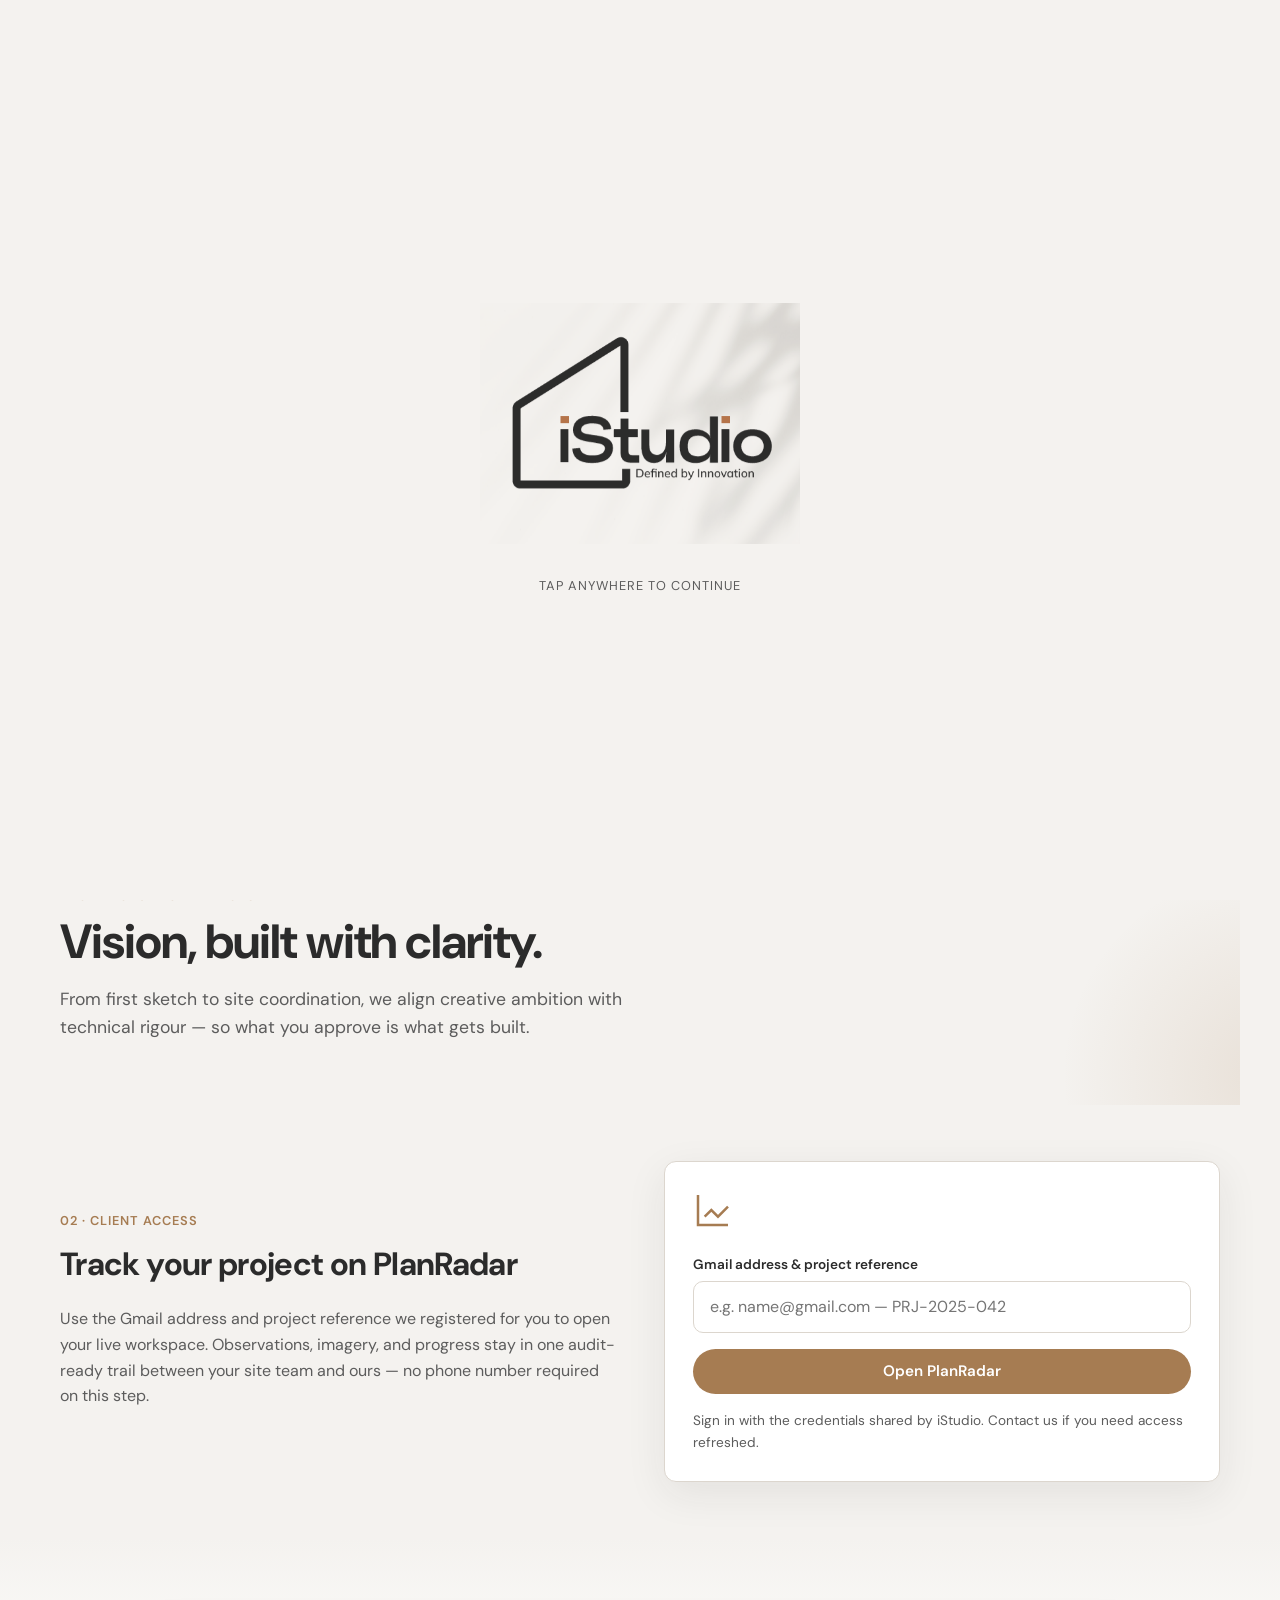
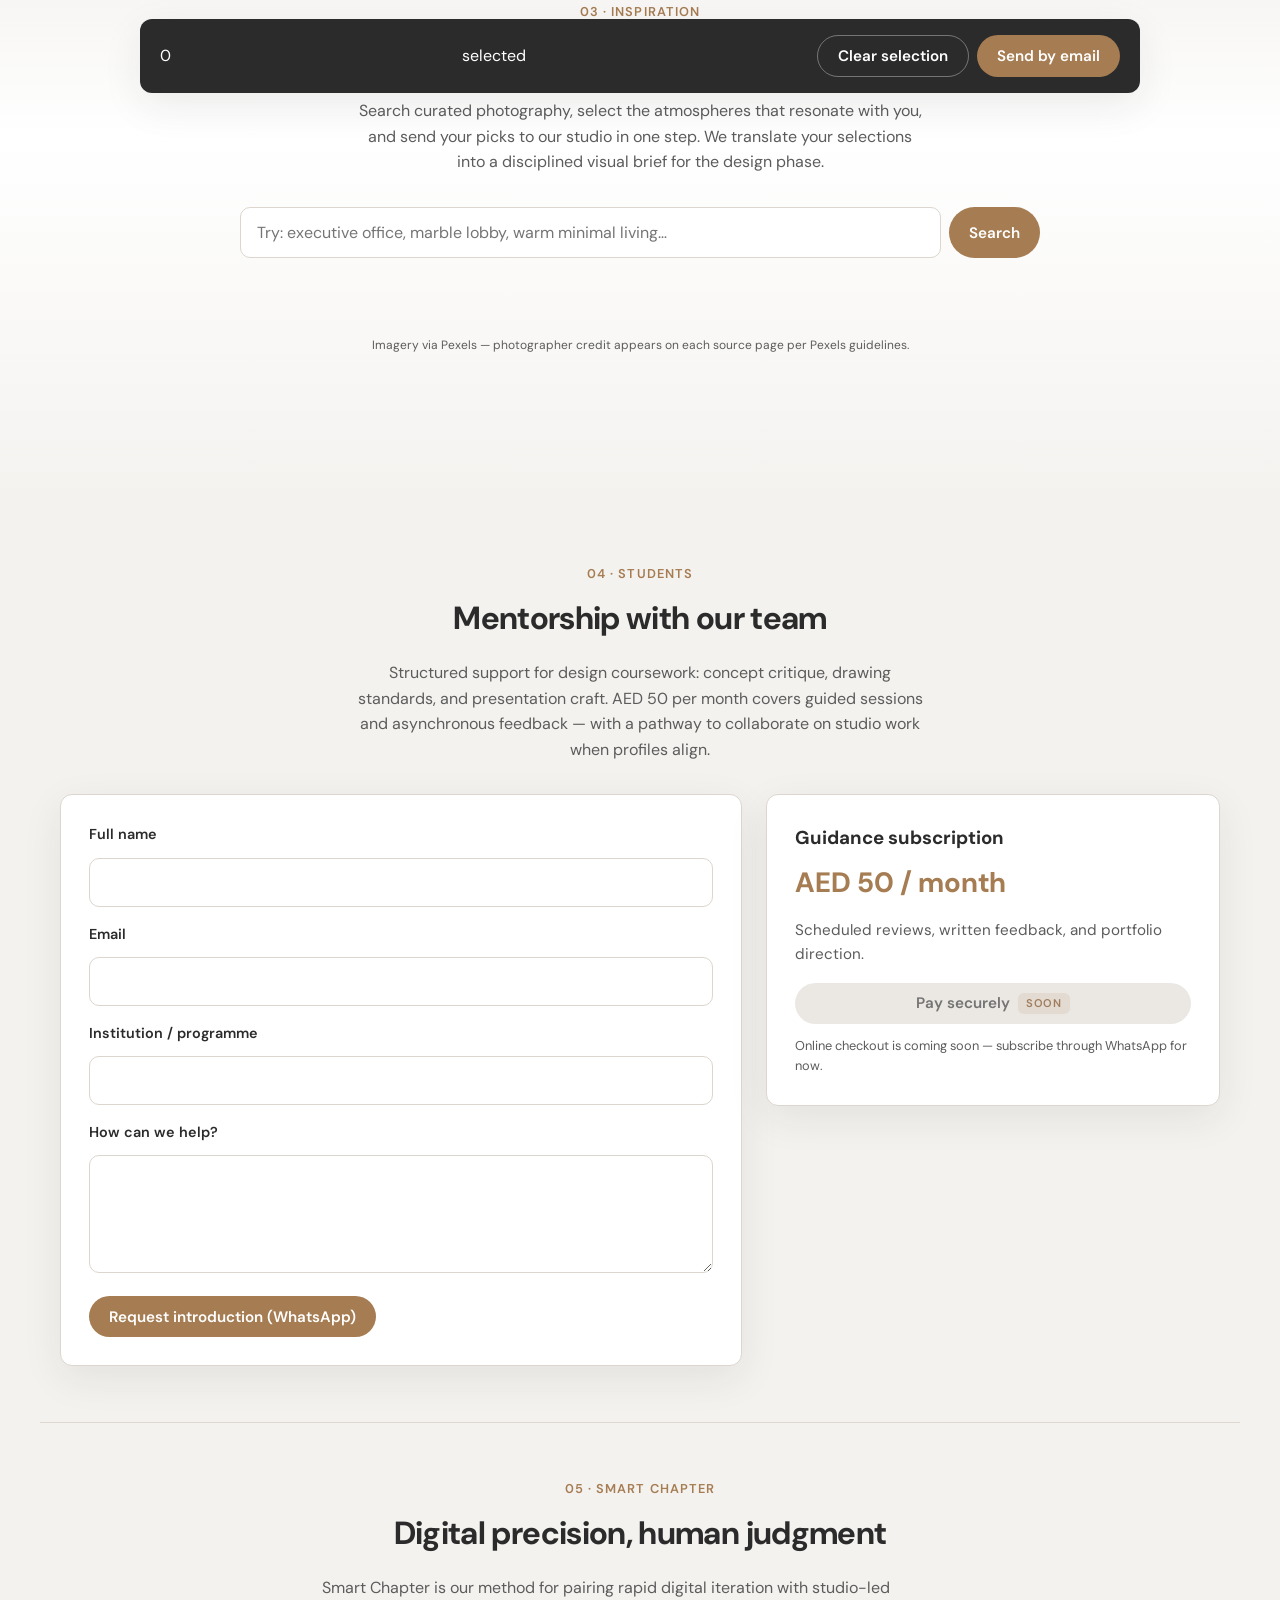
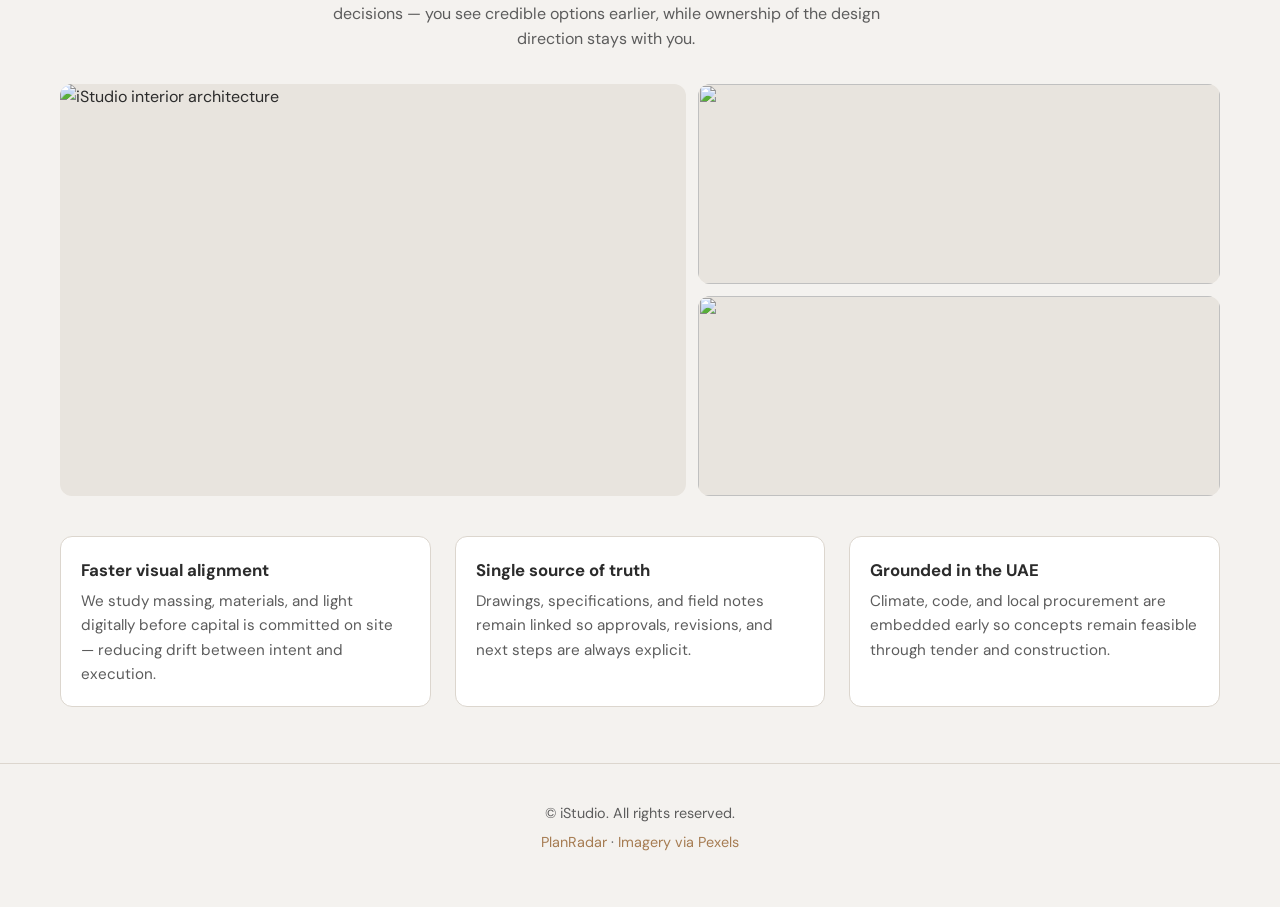
==== index.html @ 639cf196 "Initial commit: iStudio web app (PWA, bilingual, PlanRadar, Pexels, hub) Made-with: Cursor" ====
<!DOCTYPE html>
<html lang="en">
  <head>
    <meta charset="UTF-8" />
    <meta name="viewport" content="width=device-width, initial-scale=1, viewport-fit=cover" />
    <meta name="theme-color" content="#A67C52" />
    <meta name="apple-mobile-web-app-capable" content="yes" />
    <meta name="apple-mobile-web-app-status-bar-style" content="default" />
    <meta name="description" content="iStudio — architectural design: track projects on PlanRadar, send inspiration by email, student guidance." />
    <title>iStudio — Architectural Design</title>
    <link rel="manifest" href="manifest.json" />
    <link rel="apple-touch-icon" href="assets/logo.png" />
    <link rel="icon" type="image/png" href="assets/logo.png" />
    <link rel="preconnect" href="https://fonts.googleapis.com" />
    <link rel="preconnect" href="https://fonts.gstatic.com" crossorigin />
    <link
      href="https://fonts.googleapis.com/css2?family=DM+Sans:ital,opsz,wght@0,9..40,300..700;1,9..40,300..700&family=Noto+Sans+Arabic:wght@300..700&display=swap"
      rel="stylesheet"
    />
    <link rel="stylesheet" href="css/styles.css" />
  </head>
  <body>
    <div id="splash" class="splash" role="dialog" aria-modal="true" aria-label="iStudio — Defined by Innovation">
      <div class="splash-inner">
        <img
          src="assets/logo.png"
          alt="iStudio — Defined by Innovation"
          class="splash-logo"
          width="280"
          height="120"
        />
        <p class="splash-hint" data-i18n="splash.hint">Tap anywhere to continue</p>
      </div>
    </div>

    <a class="skip-link" href="#main">Skip to content</a>

    <header class="site-header">
      <div class="header-inner">
        <a class="brand" href="#top" id="top">
          <img src="assets/logo.png" alt="iStudio — Defined by Innovation" class="brand-logo" width="160" height="40" />
        </a>
        <nav class="nav" aria-label="Primary">
          <a href="#about" data-i18n="nav.about">About</a>
          <a href="#track" data-i18n="nav.track">Track project</a>
          <a href="#inspire" data-i18n="nav.inspire">Design picks</a>
          <a href="#students" data-i18n="nav.students">Student guidance</a>
          <a href="#smart" data-i18n="nav.smart">Smart Chapter</a>
        </nav>
        <div class="header-actions">
          <button type="button" class="btn btn-ghost" id="btn-install" hidden data-i18n="install.hint">Install app</button>
          <button type="button" class="btn btn-lang" id="btn-lang" aria-label="Switch language">العربية</button>
        </div>
        <button type="button" class="nav-toggle" id="nav-toggle" aria-expanded="false" aria-controls="nav-mobile">
          <span></span><span></span><span></span>
        </button>
      </div>
      <div class="nav-mobile" id="nav-mobile" hidden>
        <a href="#about" data-i18n="nav.about">About</a>
        <a href="#track" data-i18n="nav.track">Track project</a>
        <a href="#inspire" data-i18n="nav.inspire">Design picks</a>
        <a href="#students" data-i18n="nav.students">Student guidance</a>
        <a href="#smart" data-i18n="nav.smart">Smart Chapter</a>
      </div>
    </header>

    <main id="main">
      <!-- About iStudio — first -->
      <section class="section section-about" id="about">
        <div class="about-copy">
          <span class="section-label" data-i18n="about.label">01 · About iStudio</span>
          <h2 data-i18n="about.title">About iStudio</h2>
          <div class="title-line" aria-hidden="true"></div>
          <p class="about-body" data-i18n="about.body"></p>
        </div>
        <div id="our-projects" class="about-grid">
          <figure><img src="assets/about-1.jpg" alt="" data-i18n-alt="about.imgAlt" loading="lazy" /></figure>
          <figure><img src="assets/about-2.jpg" alt="" loading="lazy" /></figure>
          <figure><img src="assets/about-3.jpg" alt="" loading="lazy" /></figure>
          <figure><img src="assets/about-4.jpg" alt="" loading="lazy" /></figure>
          <figure><img src="assets/about-5.jpg" alt="" loading="lazy" /></figure>
          <figure><img src="assets/about-6.jpg" alt="" loading="lazy" /></figure>
        </div>
      </section>

      <section class="section section-hub" id="hub" aria-labelledby="hub-label">
        <p id="hub-label" class="section-label hub-section-label" data-i18n="hub.label">Navigate</p>
        <nav class="hub-grid" aria-describedby="hub-label">
          <a href="#track" class="hub-card hub-card--ink">
            <span class="hub-card-title" data-i18n="hub.track"></span>
            <span class="hub-card-desc" data-i18n="hub.trackSub"></span>
          </a>
          <a href="#inspire" class="hub-card hub-card--copper">
            <span class="hub-card-title" data-i18n="hub.future"></span>
            <span class="hub-card-desc" data-i18n="hub.futureSub"></span>
          </a>
          <a href="#our-projects" class="hub-card hub-card--sand">
            <span class="hub-card-title" data-i18n="hub.projects"></span>
            <span class="hub-card-desc" data-i18n="hub.projectsSub"></span>
          </a>
          <a href="#students" class="hub-card hub-card--slate">
            <span class="hub-card-title" data-i18n="hub.students"></span>
            <span class="hub-card-desc" data-i18n="hub.studentsSub"></span>
          </a>
          <a href="#experience" class="hub-card hub-card--light">
            <span class="hub-card-title" data-i18n="hub.experience"></span>
            <span class="hub-card-desc" data-i18n="hub.experienceSub"></span>
          </a>
          <a href="#smart" class="hub-card hub-card--terracotta">
            <span class="hub-card-title" data-i18n="hub.smart"></span>
            <span class="hub-card-desc" data-i18n="hub.smartSub"></span>
          </a>
        </nav>
      </section>

      <section class="hero" id="experience">
        <div class="hero-inner">
          <p class="eyebrow" data-i18n="hero.tag">Architectural design studio</p>
          <h1 data-i18n="hero.title">Vision, built with clarity.</h1>
          <p class="hero-sub" data-i18n="hero.sub">End-to-end design from concept to construction.</p>
        </div>
        <div class="hero-accent" aria-hidden="true"></div>
      </section>

      <section class="section section-split" id="track">
        <div class="section-intro">
          <span class="section-label" data-i18n="section1.label">01 · Client access</span>
          <h2 data-i18n="section1.title">Follow your build on PlanRadar</h2>
          <p class="section-lead" data-i18n="section1.body"></p>
        </div>
        <div class="panel panel-radar">
          <div class="panel-icon" aria-hidden="true">
            <svg width="40" height="40" viewBox="0 0 24 24" fill="none" stroke="currentColor" stroke-width="1.5">
              <path d="M3 3v18h18" />
              <path d="M7 16l4-4 4 4 6-6" />
            </svg>
          </div>
          <label class="field-label" for="ref-input" data-i18n="section1.field">Gmail and project reference</label>
          <input type="email" id="ref-input" class="input" data-i18n-placeholder="section1.placeholder" placeholder="you@gmail.com + reference" autocomplete="email" inputmode="email" />
          <a class="btn btn-primary btn-block" href="https://www.planradar.com/" target="_blank" rel="noopener noreferrer" data-i18n="section1.cta">Open PlanRadar</a>
          <p class="panel-note" data-i18n="section1.note"></p>
        </div>
      </section>

      <!-- Item 2: Pexels center column feel — full width search -->
      <section class="section section-inspire" id="inspire">
        <div class="section-head">
          <span class="section-label" data-i18n="section2.label">02 · Inspiration</span>
          <h2 data-i18n="section2.title">Search interiors, send us your mood board</h2>
          <p class="section-lead" data-i18n="section2.body"></p>
        </div>
        <div class="pexels-toolbar">
          <div class="search-row">
            <input type="search" id="pexels-query" class="input input-search" data-i18n-placeholder="section2.searchPlaceholder" placeholder="Search interiors…" />
            <button type="button" class="btn btn-primary" id="pexels-search" data-i18n="section2.search">Search</button>
          </div>
        </div>
        <p class="pexels-status" id="pexels-status" role="status"></p>
        <div class="pexels-grid" id="pexels-grid"></div>
        <p class="pexels-attrib" data-i18n="section2.attrib"></p>
        <div class="pexels-bar" id="pexels-bar" hidden>
          <span id="pexels-count">0</span> <span data-i18n="section2.selected">selected</span>
          <div class="pexels-bar-actions">
            <button type="button" class="btn btn-ghost" id="pexels-clear" data-i18n="section2.clear">Clear</button>
            <button type="button" class="btn btn-primary" id="pexels-mail" data-i18n="section2.sendEmail">Send by email</button>
          </div>
        </div>
      </section>

      <!-- Item 3: Students -->
      <section class="section section-students" id="students">
        <div class="section-head">
          <span class="section-label" data-i18n="section3.label">03 · Students</span>
          <h2 data-i18n="section3.title">Meet our expert</h2>
          <p class="section-lead" data-i18n="section3.body"></p>
        </div>
        <div class="student-grid">
          <form class="card form-card" id="student-form">
            <label><span data-i18n="section3.name">Full name</span><input type="text" name="name" class="input" required /></label>
            <label><span data-i18n="section3.email">Email</span><input type="email" name="email" class="input" required /></label>
            <label><span data-i18n="section3.school">School / program</span><input type="text" name="school" class="input" /></label>
            <label><span data-i18n="section3.topic">What do you need help with?</span><textarea name="topic" class="input textarea" rows="4"></textarea></label>
            <button type="submit" class="btn btn-primary" data-i18n="section3.submit">Request intro (WhatsApp)</button>
          </form>
          <aside class="card plan-card">
            <h3 data-i18n="section3.planTitle">Guidance subscription</h3>
            <p class="plan-price" data-i18n="section3.planPrice">AED 50 / month</p>
            <p class="plan-note" data-i18n="section3.planNote"></p>
            <button type="button" class="btn btn-pay" id="btn-pay" disabled title="Payment coming soon">
              <span data-i18n="section3.pay">Pay now</span>
              <span class="badge" data-i18n="section3.paySoon">Soon</span>
            </button>
            <p class="pay-hint" data-i18n="section3.payDisabled"></p>
          </aside>
        </div>
      </section>

      <!-- Smart Chapter -->
      <section class="section section-smart" id="smart">
        <div class="smart-header">
          <span class="section-label" data-i18n="smart.label">Smart Chapter</span>
          <h2 data-i18n="smart.title">Design intelligence, human craft</h2>
          <p class="section-lead smart-lead" data-i18n="smart.lead"></p>
        </div>
        <div class="smart-visuals">
          <figure class="smart-fig smart-fig--lg">
            <img src="assets/smart-1.jpg" alt="" data-i18n-alt="about.imgAlt" loading="lazy" />
          </figure>
          <figure class="smart-fig">
            <img src="assets/smart-2.jpg" alt="" loading="lazy" />
          </figure>
          <figure class="smart-fig">
            <img src="assets/smart-3.jpg" alt="" loading="lazy" />
          </figure>
        </div>
        <ul class="smart-points">
          <li>
            <strong data-i18n="smart.b1t"></strong>
            <p data-i18n="smart.b1d"></p>
          </li>
          <li>
            <strong data-i18n="smart.b2t"></strong>
            <p data-i18n="smart.b2d"></p>
          </li>
          <li>
            <strong data-i18n="smart.b3t"></strong>
            <p data-i18n="smart.b3d"></p>
          </li>
        </ul>
      </section>
    </main>

    <footer class="site-footer">
      <p data-i18n="footer.rights">© iStudio</p>
      <p>
        <a href="https://www.planradar.com/" target="_blank" rel="noopener" data-i18n="footer.planradar">PlanRadar</a>
        ·
        <a href="https://www.pexels.com/" target="_blank" rel="noopener" data-i18n="footer.pexels">Pexels</a>
      </p>
    </footer>

    <script src="js/config.js"></script>
    <script src="js/i18n.js"></script>
    <script src="js/app.js"></script>
  </body>
</html>
---- css/styles.css ----
/* Palette aligned with iStudio copper + neutrals — tune in :root to match color plate.png */
:root {
  --copper: #a67c52;
  --copper-hover: #8f6844;
  --copper-muted: rgba(166, 124, 82, 0.15);
  --charcoal: #2b2b2b;
  --slate: #5c5c5c;
  --mist: #e8e4de;
  --cream: #f4f2ef;
  --white: #ffffff;
  --line: #dcd6ce;
  --shadow: 0 12px 40px rgba(43, 43, 43, 0.08);
  --radius: 12px;
  --font: "DM Sans", system-ui, sans-serif;
  --font-ar: "Noto Sans Arabic", "DM Sans", system-ui, sans-serif;
  --header-h: 72px;
}

*,
*::before,
*::after {
  box-sizing: border-box;
}

html {
  scroll-behavior: smooth;
}

body {
  margin: 0;
  font-family: var(--font);
  font-size: 1rem;
  line-height: 1.6;
  color: var(--charcoal);
  background: var(--cream);
}

body.splash-open {
  overflow: hidden;
}

/* Intro splash — logo first (cream matches site so white PNG edges blend away) */
.splash {
  position: fixed;
  inset: 0;
  z-index: 9998;
  display: flex;
  align-items: center;
  justify-content: center;
  background: var(--cream);
  cursor: pointer;
  transition: opacity 0.65s ease, visibility 0.65s ease;
}

.splash.is-done {
  opacity: 0;
  visibility: hidden;
  pointer-events: none;
}

.splash-inner {
  text-align: center;
  padding: 1.5rem;
  max-width: min(90vw, 420px);
}

.splash-logo {
  width: min(72vw, 320px);
  height: auto;
  margin: 0 auto;
  object-fit: contain;
  /* Knocks out flat white logo backgrounds on cream; remove if you use a true transparent PNG/SVG */
  mix-blend-mode: multiply;
  opacity: 0;
  transform: scale(0.94);
  animation: splash-logo-in 1s ease 0.15s forwards;
}

.splash-hint {
  margin: 2rem 0 0;
  font-size: 0.8rem;
  letter-spacing: 0.08em;
  text-transform: uppercase;
  color: var(--slate);
  opacity: 0;
  animation: splash-hint-in 0.6s ease 0.9s forwards;
}

@keyframes splash-logo-in {
  to {
    opacity: 1;
    transform: scale(1);
  }
}

@keyframes splash-hint-in {
  to {
    opacity: 1;
  }
}

@media (prefers-reduced-motion: reduce) {
  .splash-logo {
    animation: none;
    opacity: 1;
    transform: none;
  }
  .splash-hint {
    animation: none;
    opacity: 1;
  }
  .splash {
    transition-duration: 0.2s;
  }
}

body.lang-ar {
  font-family: var(--font-ar);
}

img {
  max-width: 100%;
  height: auto;
  display: block;
}

a {
  color: var(--copper);
  text-decoration: none;
}
a:hover {
  text-decoration: underline;
}

.skip-link {
  position: absolute;
  left: -999px;
  top: 0;
  background: var(--copper);
  color: var(--white);
  padding: 0.5rem 1rem;
  z-index: 1000;
}
.skip-link:focus {
  left: 1rem;
  top: 1rem;
}

body.splash-open .skip-link:focus {
  z-index: 10000;
}

/* Header */
.site-header {
  position: sticky;
  top: 0;
  z-index: 100;
  background: rgba(244, 242, 239, 0.92);
  backdrop-filter: blur(10px);
  border-bottom: 1px solid var(--line);
}

.header-inner {
  max-width: 1200px;
  margin: 0 auto;
  padding: 0.75rem 1.25rem;
  display: flex;
  align-items: center;
  gap: 1rem;
  min-height: var(--header-h);
}

.brand {
  display: flex;
  align-items: center;
  gap: 0.65rem;
  color: var(--charcoal);
  font-weight: 700;
  font-size: 1.15rem;
  text-decoration: none;
}
.brand:hover {
  text-decoration: none;
  color: var(--copper);
}

.brand-logo {
  height: 40px;
  width: auto;
  max-width: min(42vw, 168px);
  object-fit: contain;
  display: block;
  mix-blend-mode: multiply;
}

.nav {
  display: none;
  flex: 1;
  justify-content: center;
  gap: 1.5rem;
  flex-wrap: wrap;
}

.nav a {
  color: var(--slate);
  font-weight: 500;
  font-size: 0.95rem;
  text-decoration: none;
}
.nav a:hover {
  color: var(--copper);
}

.header-actions {
  display: flex;
  align-items: center;
  gap: 0.5rem;
  margin-left: auto;
}

.nav-toggle {
  display: flex;
  flex-direction: column;
  justify-content: center;
  gap: 6px;
  width: 44px;
  height: 44px;
  border: none;
  background: transparent;
  cursor: pointer;
  padding: 0;
  margin-left: 0.5rem;
}
.nav-toggle span {
  display: block;
  height: 2px;
  width: 22px;
  background: var(--charcoal);
  margin: 0 auto;
}

.nav-mobile {
  display: flex;
  flex-direction: column;
  padding: 0 1.25rem 1rem;
  gap: 0.75rem;
  border-bottom: 1px solid var(--line);
}
.nav-mobile a {
  color: var(--charcoal);
  font-weight: 600;
  padding: 0.35rem 0;
}

@media (min-width: 900px) {
  .nav {
    display: flex;
  }
  .nav-toggle {
    display: none;
  }
  .nav-mobile {
    display: none !important;
  }
  .header-actions {
    margin-left: 0;
  }
}

/* Buttons */
.btn {
  display: inline-flex;
  align-items: center;
  justify-content: center;
  gap: 0.5rem;
  padding: 0.65rem 1.25rem;
  font-family: inherit;
  font-size: 0.95rem;
  font-weight: 600;
  border-radius: 999px;
  border: none;
  cursor: pointer;
  transition: background 0.2s, color 0.2s, box-shadow 0.2s;
}

.btn-primary {
  background: var(--copper);
  color: var(--white);
}
.btn-primary:hover {
  background: var(--copper-hover);
  text-decoration: none;
  color: var(--white);
}

.btn-secondary {
  background: var(--charcoal);
  color: var(--white);
}
.btn-secondary:hover {
  background: #1a1a1a;
  color: var(--white);
}

.btn-ghost {
  background: transparent;
  color: var(--charcoal);
  border: 1px solid var(--line);
}
.btn-ghost:hover {
  border-color: var(--copper);
  color: var(--copper);
}

.btn-lang {
  background: var(--white);
  color: var(--charcoal);
  border: 1px solid var(--line);
  padding: 0.5rem 1rem;
  font-size: 0.9rem;
}

.btn-block {
  width: 100%;
  text-align: center;
}

.btn-pay {
  width: 100%;
  margin-top: 1rem;
  background: var(--mist);
  color: var(--slate);
  cursor: not-allowed;
  opacity: 0.85;
}

.badge {
  font-size: 0.7rem;
  text-transform: uppercase;
  letter-spacing: 0.06em;
  background: var(--copper-muted);
  color: var(--copper-hover);
  padding: 0.2rem 0.5rem;
  border-radius: 6px;
}

/* Hero */
.hero {
  position: relative;
  max-width: 1200px;
  margin: 0 auto;
  padding: 3rem 1.25rem 4rem;
  overflow: hidden;
}

.hero-inner {
  position: relative;
  z-index: 1;
  max-width: 36rem;
}

.hero h1 {
  font-size: clamp(2rem, 5vw, 3rem);
  font-weight: 700;
  line-height: 1.15;
  margin: 0.5rem 0 1rem;
  letter-spacing: -0.02em;
}

.hero-sub {
  color: var(--slate);
  font-size: 1.1rem;
  margin: 0;
}

.eyebrow {
  text-transform: uppercase;
  letter-spacing: 0.12em;
  font-size: 0.75rem;
  font-weight: 600;
  color: var(--copper);
  margin: 0;
}

.hero-accent {
  position: absolute;
  right: -20%;
  top: 10%;
  width: 55%;
  max-width: 420px;
  aspect-ratio: 1;
  border-radius: 50%;
  background: radial-gradient(circle, var(--copper-muted) 0%, transparent 70%);
  pointer-events: none;
}

/* Sections */
main > section[id] {
  scroll-margin-top: calc(var(--header-h) + 12px);
}

.section {
  max-width: 1200px;
  margin: 0 auto;
  padding: 3.5rem 1.25rem;
}

.section-label {
  display: block;
  font-size: 0.8rem;
  font-weight: 600;
  letter-spacing: 0.08em;
  text-transform: uppercase;
  color: var(--copper);
  margin-bottom: 0.5rem;
}

.section h2 {
  font-size: clamp(1.5rem, 3vw, 2rem);
  margin: 0 0 1rem;
  letter-spacing: -0.02em;
}

.section-lead,
.section-intro .section-lead {
  color: var(--slate);
  margin: 0 0 1.5rem;
  max-width: 52ch;
}

.section-head {
  text-align: center;
  max-width: 640px;
  margin: 0 auto 2rem;
}
.section-head .section-lead {
  margin-left: auto;
  margin-right: auto;
}

/* Split: intro left, PlanRadar right */
.section-split {
  display: grid;
  gap: 2rem;
  align-items: start;
}

@media (min-width: 880px) {
  .section-split {
    grid-template-columns: 1fr 1fr;
    gap: 3rem;
    align-items: center;
  }
}

.panel {
  background: var(--white);
  border-radius: var(--radius);
  padding: 1.75rem;
  box-shadow: var(--shadow);
  border: 1px solid var(--line);
}

.panel-radar .panel-icon {
  color: var(--copper);
  margin-bottom: 1rem;
}

.field-label {
  display: block;
  font-size: 0.85rem;
  font-weight: 600;
  margin-bottom: 0.35rem;
}

.input {
  width: 100%;
  padding: 0.75rem 1rem;
  border: 1px solid var(--line);
  border-radius: 10px;
  font: inherit;
  background: var(--white);
  margin-bottom: 1rem;
}
.input:focus {
  outline: 2px solid var(--copper);
  outline-offset: 2px;
}

.textarea {
  resize: vertical;
  min-height: 100px;
}

.panel-note {
  font-size: 0.85rem;
  color: var(--slate);
  margin: 1rem 0 0;
}

/* Pexels */
.section-inspire {
  background: linear-gradient(180deg, var(--cream) 0%, var(--white) 35%, var(--cream) 100%);
  max-width: none;
  padding-left: 1.25rem;
  padding-right: 1.25rem;
}

.section-inspire .section-head {
  padding-top: 0.5rem;
}

.pexels-toolbar {
  max-width: 800px;
  margin: 0 auto 1.5rem;
  display: flex;
  flex-direction: column;
  gap: 1rem;
}

.search-row {
  display: flex;
  flex-wrap: wrap;
  gap: 0.5rem;
}
.search-row .input-search {
  flex: 1 1 220px;
  margin-bottom: 0;
}

.pexels-status {
  text-align: center;
  min-height: 1.5rem;
  color: var(--slate);
  font-size: 0.9rem;
}

.pexels-attrib {
  max-width: 1000px;
  margin: 1rem auto 0;
  font-size: 0.75rem;
  color: var(--slate);
  text-align: center;
  line-height: 1.4;
}

.pexels-grid {
  display: grid;
  grid-template-columns: repeat(auto-fill, minmax(140px, 1fr));
  gap: 0.65rem;
  max-width: 1000px;
  margin: 0 auto;
}

@media (min-width: 600px) {
  .pexels-grid {
    grid-template-columns: repeat(auto-fill, minmax(180px, 1fr));
    gap: 0.85rem;
  }
}

.pexels-card {
  position: relative;
  border-radius: 10px;
  overflow: hidden;
  cursor: pointer;
  aspect-ratio: 3/4;
  border: 3px solid transparent;
  transition: border-color 0.2s, transform 0.2s;
}
.pexels-card:hover {
  transform: translateY(-2px);
}
.pexels-card.selected {
  border-color: var(--copper);
}
.pexels-card img {
  width: 100%;
  height: 100%;
  object-fit: cover;
}

.pexels-card-check {
  position: absolute;
  top: 8px;
  right: 8px;
  width: 26px;
  height: 26px;
  border-radius: 50%;
  background: var(--white);
  border: 2px solid var(--line);
  display: flex;
  align-items: center;
  justify-content: center;
  font-size: 0.75rem;
  font-weight: 700;
  color: transparent;
}
.pexels-card.selected .pexels-card-check {
  background: var(--copper);
  border-color: var(--copper);
  color: var(--white);
}

.pexels-bar {
  position: sticky;
  bottom: 0;
  max-width: 1000px;
  margin: 1.5rem auto 0;
  padding: 1rem 1.25rem;
  background: var(--charcoal);
  color: var(--white);
  border-radius: var(--radius);
  display: flex;
  flex-wrap: wrap;
  align-items: center;
  justify-content: space-between;
  gap: 0.75rem;
  box-shadow: var(--shadow);
}

.pexels-bar-actions {
  display: flex;
  gap: 0.5rem;
  flex-wrap: wrap;
}
.pexels-bar .btn-primary {
  background: var(--copper);
}
.pexels-bar .btn-primary:hover {
  background: var(--copper-hover);
}
.pexels-bar .btn-ghost {
  border-color: rgba(255, 255, 255, 0.35);
  color: var(--white);
}

/* Students */
.section-students .student-grid {
  display: grid;
  gap: 1.5rem;
}

@media (min-width: 800px) {
  .section-students .student-grid {
    grid-template-columns: 1.2fr 0.8fr;
    align-items: start;
  }
}

.card {
  background: var(--white);
  border-radius: var(--radius);
  padding: 1.75rem;
  border: 1px solid var(--line);
  box-shadow: var(--shadow);
}

.form-card label {
  display: block;
  font-weight: 600;
  font-size: 0.9rem;
  margin-bottom: 1rem;
}
.form-card label > span {
  display: block;
  margin-bottom: 0.35rem;
}
.form-card .input {
  margin-top: 0.35rem;
  margin-bottom: 0;
}

.plan-card h3 {
  margin: 0 0 0.5rem;
}
.plan-price {
  font-size: 1.75rem;
  font-weight: 700;
  color: var(--copper);
  margin: 0 0 0.75rem;
}
.plan-note {
  color: var(--slate);
  margin: 0;
  font-size: 0.95rem;
}
.pay-hint {
  font-size: 0.8rem;
  color: var(--slate);
  margin: 0.75rem 0 0;
}

/* Smart Chapter */
.section-smart {
  border-top: 1px solid var(--line);
}

.smart-header {
  text-align: center;
  max-width: 640px;
  margin: 0 auto 2rem;
}

.smart-visuals {
  display: grid;
  gap: 0.75rem;
  margin-bottom: 2.5rem;
}

@media (min-width: 700px) {
  .smart-visuals {
    grid-template-columns: 1.2fr 1fr;
    grid-template-rows: 1fr 1fr;
  }
  .smart-fig--lg {
    grid-row: span 2;
  }
  .smart-fig--lg img {
    min-height: 100%;
    height: 100%;
    object-fit: cover;
  }
}

.smart-fig {
  margin: 0;
  border-radius: var(--radius);
  overflow: hidden;
  background: var(--mist);
  min-height: 200px;
}
.smart-fig img {
  width: 100%;
  height: 100%;
  object-fit: cover;
}

.smart-points {
  list-style: none;
  padding: 0;
  margin: 0;
  display: grid;
  gap: 1.25rem;
}

@media (min-width: 768px) {
  .smart-points {
    grid-template-columns: repeat(3, 1fr);
    gap: 1.5rem;
  }
}

.smart-points li {
  padding: 1.25rem;
  background: var(--white);
  border-radius: var(--radius);
  border: 1px solid var(--line);
}
.smart-points strong {
  display: block;
  font-size: 1.05rem;
  margin-bottom: 0.35rem;
}
.smart-points p {
  margin: 0;
  color: var(--slate);
  font-size: 0.95rem;
}

/* About */
.section-about {
  display: grid;
  gap: 2.5rem;
  align-items: start;
  padding-bottom: 4rem;
}

@media (min-width: 900px) {
  .section-about {
    grid-template-columns: 1fr 1.1fr;
    gap: 3rem;
  }
}

.about-copy h2 {
  margin-top: 0;
}

.title-line {
  width: min(200px, 50%);
  height: 3px;
  background: var(--copper);
  margin: 0 0 1.25rem;
}

.about-body {
  color: var(--slate);
  font-size: 1.05rem;
  line-height: 1.75;
  margin: 0;
}

.about-grid {
  display: grid;
  grid-template-columns: repeat(2, 1fr);
  gap: 0.65rem;
}

@media (min-width: 600px) {
  .about-grid {
    grid-template-columns: repeat(3, 1fr);
  }
}

.about-grid figure {
  margin: 0;
  border-radius: 10px;
  overflow: hidden;
  aspect-ratio: 4/3;
  background: var(--mist);
}
.about-grid img {
  width: 100%;
  height: 100%;
  object-fit: cover;
}

#our-projects,
#experience {
  scroll-margin-top: calc(var(--header-h) + 12px);
}

#hub {
  scroll-margin-top: calc(var(--header-h) + 12px);
}

/* Hub — one colour per destination, mobile-first grid */
.section-hub {
  padding-top: 0;
  padding-bottom: clamp(2.5rem, 6vw, 3.75rem);
}

.hub-section-label {
  text-align: center;
  margin: 0 auto 1.25rem;
  max-width: 36rem;
}

.hub-grid {
  display: grid;
  grid-template-columns: 1fr;
  gap: 0.75rem;
  max-width: 960px;
  margin: 0 auto;
}

@media (min-width: 480px) {
  .hub-grid {
    grid-template-columns: repeat(2, 1fr);
    gap: 0.85rem;
  }
}

@media (min-width: 900px) {
  .hub-grid {
    grid-template-columns: repeat(3, 1fr);
    gap: 1rem;
  }
}

.hub-card {
  min-width: 0;
  display: flex;
  flex-direction: column;
  justify-content: center;
  align-items: stretch;
  text-align: center;
  min-height: 5.5rem;
  padding: 1.1rem 1rem;
  border-radius: 14px;
  text-decoration: none;
  transition: transform 0.2s ease, box-shadow 0.2s ease;
  box-shadow: 0 4px 20px rgba(43, 43, 43, 0.08);
  -webkit-tap-highlight-color: transparent;
}

@media (min-width: 480px) {
  .hub-card {
    min-height: 6.25rem;
    padding: 1.2rem 1.1rem;
  }
}

.hub-card:hover {
  transform: translateY(-2px);
  box-shadow: 0 10px 28px rgba(43, 43, 43, 0.12);
  text-decoration: none;
}

.hub-card:focus-visible {
  outline: 3px solid var(--copper);
  outline-offset: 3px;
}

.hub-card:active {
  transform: translateY(0);
}

.hub-card-title {
  display: block;
  font-weight: 700;
  font-size: clamp(0.92rem, 3.2vw, 1.06rem);
  line-height: 1.25;
  letter-spacing: -0.01em;
}

.hub-card-desc {
  display: block;
  margin-top: 0.4rem;
  font-size: clamp(0.72rem, 2.4vw, 0.82rem);
  font-weight: 500;
  line-height: 1.4;
  opacity: 0.92;
}

/* One solid colour per card */
.hub-card--ink {
  background: #1f1f1f;
  color: #fafafa;
}
.hub-card--ink .hub-card-desc {
  color: rgba(250, 250, 250, 0.82);
}

.hub-card--copper {
  background: var(--copper);
  color: #fff;
}
.hub-card--copper .hub-card-desc {
  color: rgba(255, 255, 255, 0.88);
}

.hub-card--sand {
  background: #d8cfc3;
  color: #2a241c;
}
.hub-card--sand .hub-card-desc {
  color: rgba(42, 36, 28, 0.78);
}

.hub-card--slate {
  background: #4f5561;
  color: #f4f5f7;
}
.hub-card--slate .hub-card-desc {
  color: rgba(244, 245, 247, 0.85);
}

.hub-card--light {
  background: #fff;
  color: var(--charcoal);
  border: 1px solid var(--line);
  box-shadow: 0 4px 18px rgba(43, 43, 43, 0.06);
}
.hub-card--light .hub-card-desc {
  color: var(--slate);
  opacity: 1;
}

.hub-card--terracotta {
  background: #8b5e45;
  color: #fff;
}
.hub-card--terracotta .hub-card-desc {
  color: rgba(255, 255, 255, 0.88);
}

@media (prefers-reduced-motion: reduce) {
  .hub-card:hover,
  .hub-card:active {
    transform: none;
  }
}

/* Footer */
.site-footer {
  text-align: center;
  padding: 2rem 1.25rem 3rem;
  border-top: 1px solid var(--line);
  color: var(--slate);
  font-size: 0.9rem;
}
.site-footer p {
  margin: 0.35rem 0;
}

/* RTL */
body.lang-ar {
  direction: rtl;
}
body.lang-ar .pexels-card-check {
  right: auto;
  left: 8px;
}
body.lang-ar .header-actions {
  margin-left: 0;
  margin-right: auto;
}
@media (min-width: 900px) {
  body.lang-ar .header-actions {
    margin-right: 0;
  }
}
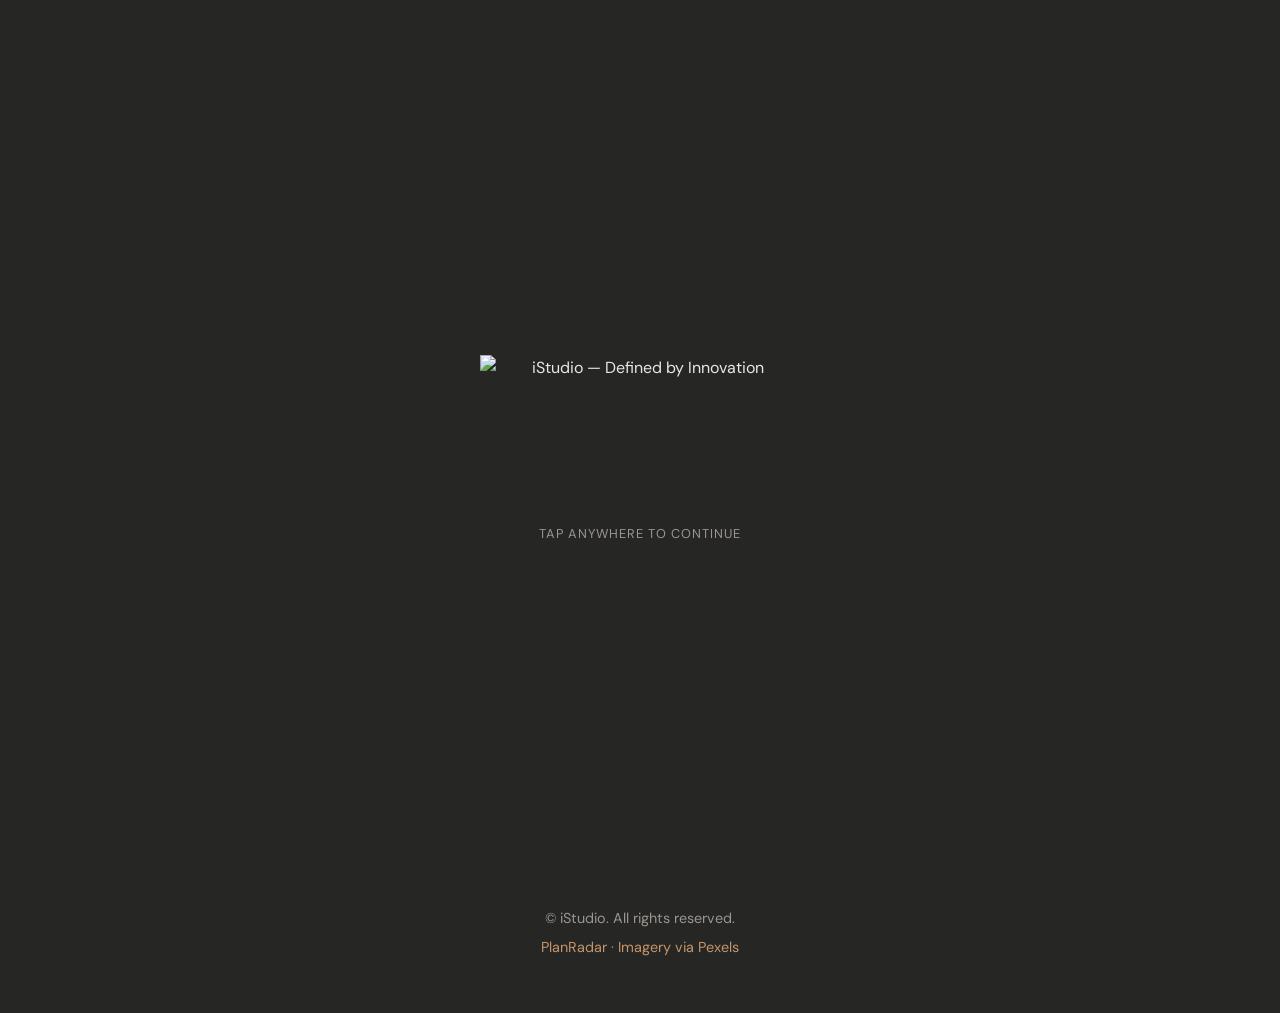
==== commit 52d13903: "Smart Chapter layouts, logodone branding, background #262624, Arabic copy Made-with: Cursor" ====
--- a/index.html
+++ b/index.html
@@ -3,14 +3,14 @@
   <head>
     <meta charset="UTF-8" />
     <meta name="viewport" content="width=device-width, initial-scale=1, viewport-fit=cover" />
-    <meta name="theme-color" content="#A67C52" />
+    <meta name="theme-color" content="#262624" />
     <meta name="apple-mobile-web-app-capable" content="yes" />
-    <meta name="apple-mobile-web-app-status-bar-style" content="default" />
-    <meta name="description" content="iStudio — architectural design: track projects on PlanRadar, send inspiration by email, student guidance." />
-    <title>iStudio — Architectural Design</title>
+    <meta name="apple-mobile-web-app-status-bar-style" content="black-translucent" />
+    <meta name="description" content="iStudio — architectural design: PlanRadar, design discovery, student guidance." />
+    <title>iStudio — Home</title>
     <link rel="manifest" href="manifest.json" />
-    <link rel="apple-touch-icon" href="assets/logo.png" />
-    <link rel="icon" type="image/png" href="assets/logo.png" />
+    <link rel="apple-touch-icon" href="assets/logodone.png" />
+    <link rel="icon" type="image/png" href="assets/logodone.png" />
     <link rel="preconnect" href="https://fonts.googleapis.com" />
     <link rel="preconnect" href="https://fonts.gstatic.com" crossorigin />
     <link
@@ -22,13 +22,7 @@
   <body>
     <div id="splash" class="splash" role="dialog" aria-modal="true" aria-label="iStudio — Defined by Innovation">
       <div class="splash-inner">
-        <img
-          src="assets/logo.png"
-          alt="iStudio — Defined by Innovation"
-          class="splash-logo"
-          width="280"
-          height="120"
-        />
+        <img src="assets/logodone.png" alt="iStudio — Defined by Innovation" class="splash-logo" width="280" height="120" />
         <p class="splash-hint" data-i18n="splash.hint">Tap anywhere to continue</p>
       </div>
     </div>
@@ -37,35 +31,35 @@
 
     <header class="site-header">
       <div class="header-inner">
-        <a class="brand" href="#top" id="top">
-          <img src="assets/logo.png" alt="iStudio — Defined by Innovation" class="brand-logo" width="160" height="40" />
+        <a class="brand" href="index.html" id="top">
+          <img src="assets/logodone.png" alt="iStudio — Defined by Innovation" class="brand-logo" width="160" height="40" />
         </a>
         <nav class="nav" aria-label="Primary">
-          <a href="#about" data-i18n="nav.about">About</a>
-          <a href="#track" data-i18n="nav.track">Track project</a>
-          <a href="#inspire" data-i18n="nav.inspire">Design picks</a>
-          <a href="#students" data-i18n="nav.students">Student guidance</a>
-          <a href="#smart" data-i18n="nav.smart">Smart Chapter</a>
+          <a href="index.html" data-i18n="nav.home">Home</a>
+          <a href="about.html" data-i18n="nav.about">About</a>
+          <a href="track.html" data-i18n="nav.track">Track</a>
+          <a href="inspire.html" data-i18n="nav.inspire">Design discovery</a>
+          <a href="students.html" data-i18n="nav.students">Students</a>
+          <a href="experience.html" data-i18n="nav.experience">Experience</a>
+          <a href="smart.html" data-i18n="nav.smart">Smart Chapter</a>
         </nav>
         <div class="header-actions">
           <button type="button" class="btn btn-ghost" id="btn-install" hidden data-i18n="install.hint">Install app</button>
           <button type="button" class="btn btn-lang" id="btn-lang" aria-label="Switch language">العربية</button>
         </div>
-        <button type="button" class="nav-toggle" id="nav-toggle" aria-expanded="false" aria-controls="nav-mobile">
-          <span></span><span></span><span></span>
-        </button>
       </div>
-      <div class="nav-mobile" id="nav-mobile" hidden>
-        <a href="#about" data-i18n="nav.about">About</a>
-        <a href="#track" data-i18n="nav.track">Track project</a>
-        <a href="#inspire" data-i18n="nav.inspire">Design picks</a>
-        <a href="#students" data-i18n="nav.students">Student guidance</a>
-        <a href="#smart" data-i18n="nav.smart">Smart Chapter</a>
-      </div>
+      <nav class="nav-strip" aria-label="Primary mobile">
+        <a href="index.html" data-i18n="nav.home">Home</a>
+        <a href="about.html" data-i18n="nav.about">About</a>
+        <a href="track.html" data-i18n="nav.track">Track</a>
+        <a href="inspire.html" data-i18n="nav.inspire">Design</a>
+        <a href="students.html" data-i18n="nav.students">Students</a>
+        <a href="experience.html" data-i18n="nav.experience">Experience</a>
+        <a href="smart.html" data-i18n="nav.smart">Smart</a>
+      </nav>
     </header>
 
     <main id="main">
-      <!-- About iStudio — first -->
       <section class="section section-about" id="about">
         <div class="about-copy">
           <span class="section-label" data-i18n="about.label">01 · About iStudio</span>
@@ -86,147 +80,31 @@
       <section class="section section-hub" id="hub" aria-labelledby="hub-label">
         <p id="hub-label" class="section-label hub-section-label" data-i18n="hub.label">Navigate</p>
         <nav class="hub-grid" aria-describedby="hub-label">
-          <a href="#track" class="hub-card hub-card--ink">
+          <a href="track.html" class="hub-card hub-card--ink">
             <span class="hub-card-title" data-i18n="hub.track"></span>
             <span class="hub-card-desc" data-i18n="hub.trackSub"></span>
           </a>
-          <a href="#inspire" class="hub-card hub-card--copper">
+          <a href="inspire.html" class="hub-card hub-card--copper">
             <span class="hub-card-title" data-i18n="hub.future"></span>
             <span class="hub-card-desc" data-i18n="hub.futureSub"></span>
           </a>
-          <a href="#our-projects" class="hub-card hub-card--sand">
+          <a href="about.html#our-projects" class="hub-card hub-card--sand">
             <span class="hub-card-title" data-i18n="hub.projects"></span>
             <span class="hub-card-desc" data-i18n="hub.projectsSub"></span>
           </a>
-          <a href="#students" class="hub-card hub-card--slate">
+          <a href="students.html" class="hub-card hub-card--slate">
             <span class="hub-card-title" data-i18n="hub.students"></span>
             <span class="hub-card-desc" data-i18n="hub.studentsSub"></span>
           </a>
-          <a href="#experience" class="hub-card hub-card--light">
+          <a href="experience.html" class="hub-card hub-card--light">
             <span class="hub-card-title" data-i18n="hub.experience"></span>
             <span class="hub-card-desc" data-i18n="hub.experienceSub"></span>
           </a>
-          <a href="#smart" class="hub-card hub-card--terracotta">
+          <a href="smart.html" class="hub-card hub-card--terracotta">
             <span class="hub-card-title" data-i18n="hub.smart"></span>
             <span class="hub-card-desc" data-i18n="hub.smartSub"></span>
           </a>
         </nav>
-      </section>
-
-      <section class="hero" id="experience">
-        <div class="hero-inner">
-          <p class="eyebrow" data-i18n="hero.tag">Architectural design studio</p>
-          <h1 data-i18n="hero.title">Vision, built with clarity.</h1>
-          <p class="hero-sub" data-i18n="hero.sub">End-to-end design from concept to construction.</p>
-        </div>
-        <div class="hero-accent" aria-hidden="true"></div>
-      </section>
-
-      <section class="section section-split" id="track">
-        <div class="section-intro">
-          <span class="section-label" data-i18n="section1.label">01 · Client access</span>
-          <h2 data-i18n="section1.title">Follow your build on PlanRadar</h2>
-          <p class="section-lead" data-i18n="section1.body"></p>
-        </div>
-        <div class="panel panel-radar">
-          <div class="panel-icon" aria-hidden="true">
-            <svg width="40" height="40" viewBox="0 0 24 24" fill="none" stroke="currentColor" stroke-width="1.5">
-              <path d="M3 3v18h18" />
-              <path d="M7 16l4-4 4 4 6-6" />
-            </svg>
-          </div>
-          <label class="field-label" for="ref-input" data-i18n="section1.field">Gmail and project reference</label>
-          <input type="email" id="ref-input" class="input" data-i18n-placeholder="section1.placeholder" placeholder="you@gmail.com + reference" autocomplete="email" inputmode="email" />
-          <a class="btn btn-primary btn-block" href="https://www.planradar.com/" target="_blank" rel="noopener noreferrer" data-i18n="section1.cta">Open PlanRadar</a>
-          <p class="panel-note" data-i18n="section1.note"></p>
-        </div>
-      </section>
-
-      <!-- Item 2: Pexels center column feel — full width search -->
-      <section class="section section-inspire" id="inspire">
-        <div class="section-head">
-          <span class="section-label" data-i18n="section2.label">02 · Inspiration</span>
-          <h2 data-i18n="section2.title">Search interiors, send us your mood board</h2>
-          <p class="section-lead" data-i18n="section2.body"></p>
-        </div>
-        <div class="pexels-toolbar">
-          <div class="search-row">
-            <input type="search" id="pexels-query" class="input input-search" data-i18n-placeholder="section2.searchPlaceholder" placeholder="Search interiors…" />
-            <button type="button" class="btn btn-primary" id="pexels-search" data-i18n="section2.search">Search</button>
-          </div>
-        </div>
-        <p class="pexels-status" id="pexels-status" role="status"></p>
-        <div class="pexels-grid" id="pexels-grid"></div>
-        <p class="pexels-attrib" data-i18n="section2.attrib"></p>
-        <div class="pexels-bar" id="pexels-bar" hidden>
-          <span id="pexels-count">0</span> <span data-i18n="section2.selected">selected</span>
-          <div class="pexels-bar-actions">
-            <button type="button" class="btn btn-ghost" id="pexels-clear" data-i18n="section2.clear">Clear</button>
-            <button type="button" class="btn btn-primary" id="pexels-mail" data-i18n="section2.sendEmail">Send by email</button>
-          </div>
-        </div>
-      </section>
-
-      <!-- Item 3: Students -->
-      <section class="section section-students" id="students">
-        <div class="section-head">
-          <span class="section-label" data-i18n="section3.label">03 · Students</span>
-          <h2 data-i18n="section3.title">Meet our expert</h2>
-          <p class="section-lead" data-i18n="section3.body"></p>
-        </div>
-        <div class="student-grid">
-          <form class="card form-card" id="student-form">
-            <label><span data-i18n="section3.name">Full name</span><input type="text" name="name" class="input" required /></label>
-            <label><span data-i18n="section3.email">Email</span><input type="email" name="email" class="input" required /></label>
-            <label><span data-i18n="section3.school">School / program</span><input type="text" name="school" class="input" /></label>
-            <label><span data-i18n="section3.topic">What do you need help with?</span><textarea name="topic" class="input textarea" rows="4"></textarea></label>
-            <button type="submit" class="btn btn-primary" data-i18n="section3.submit">Request intro (WhatsApp)</button>
-          </form>
-          <aside class="card plan-card">
-            <h3 data-i18n="section3.planTitle">Guidance subscription</h3>
-            <p class="plan-price" data-i18n="section3.planPrice">AED 50 / month</p>
-            <p class="plan-note" data-i18n="section3.planNote"></p>
-            <button type="button" class="btn btn-pay" id="btn-pay" disabled title="Payment coming soon">
-              <span data-i18n="section3.pay">Pay now</span>
-              <span class="badge" data-i18n="section3.paySoon">Soon</span>
-            </button>
-            <p class="pay-hint" data-i18n="section3.payDisabled"></p>
-          </aside>
-        </div>
-      </section>
-
-      <!-- Smart Chapter -->
-      <section class="section section-smart" id="smart">
-        <div class="smart-header">
-          <span class="section-label" data-i18n="smart.label">Smart Chapter</span>
-          <h2 data-i18n="smart.title">Design intelligence, human craft</h2>
-          <p class="section-lead smart-lead" data-i18n="smart.lead"></p>
-        </div>
-        <div class="smart-visuals">
-          <figure class="smart-fig smart-fig--lg">
-            <img src="assets/smart-1.jpg" alt="" data-i18n-alt="about.imgAlt" loading="lazy" />
-          </figure>
-          <figure class="smart-fig">
-            <img src="assets/smart-2.jpg" alt="" loading="lazy" />
-          </figure>
-          <figure class="smart-fig">
-            <img src="assets/smart-3.jpg" alt="" loading="lazy" />
-          </figure>
-        </div>
-        <ul class="smart-points">
-          <li>
-            <strong data-i18n="smart.b1t"></strong>
-            <p data-i18n="smart.b1d"></p>
-          </li>
-          <li>
-            <strong data-i18n="smart.b2t"></strong>
-            <p data-i18n="smart.b2d"></p>
-          </li>
-          <li>
-            <strong data-i18n="smart.b3t"></strong>
-            <p data-i18n="smart.b3d"></p>
-          </li>
-        </ul>
       </section>
     </main>
 
--- a/css/styles.css
+++ b/css/styles.css
@@ -1,19 +1,20 @@
-/* Palette aligned with iStudio copper + neutrals — tune in :root to match color plate.png */
+/* Dark theme — copper accents on charcoal */
 :root {
-  --copper: #a67c52;
-  --copper-hover: #8f6844;
-  --copper-muted: rgba(166, 124, 82, 0.15);
-  --charcoal: #2b2b2b;
-  --slate: #5c5c5c;
-  --mist: #e8e4de;
-  --cream: #f4f2ef;
-  --white: #ffffff;
-  --line: #dcd6ce;
-  --shadow: 0 12px 40px rgba(43, 43, 43, 0.08);
+  --copper: #c4956a;
+  --copper-hover: #d4a57a;
+  --copper-muted: rgba(196, 149, 106, 0.18);
+  --charcoal: #ebe6e1;
+  --slate: #9c9690;
+  --mist: #2c2c2c;
+  --cream: #262624;
+  --white: #1e1e1e;
+  --line: #33302c;
+  --shadow: 0 12px 40px rgba(0, 0, 0, 0.45);
   --radius: 12px;
   --font: "DM Sans", system-ui, sans-serif;
   --font-ar: "Noto Sans Arabic", "DM Sans", system-ui, sans-serif;
   --header-h: 72px;
+  --pure-white: #ffffff;
 }
 
 *,
@@ -69,8 +70,7 @@
   height: auto;
   margin: 0 auto;
   object-fit: contain;
-  /* Knocks out flat white logo backgrounds on cream; remove if you use a true transparent PNG/SVG */
-  mix-blend-mode: multiply;
+  mix-blend-mode: normal;
   opacity: 0;
   transform: scale(0.94);
   animation: splash-logo-in 1s ease 0.15s forwards;
@@ -137,7 +137,7 @@
   left: -999px;
   top: 0;
   background: var(--copper);
-  color: var(--white);
+  color: var(--pure-white);
   padding: 0.5rem 1rem;
   z-index: 1000;
 }
@@ -155,8 +155,8 @@
   position: sticky;
   top: 0;
   z-index: 100;
-  background: rgba(244, 242, 239, 0.92);
-  backdrop-filter: blur(10px);
+  background: rgba(38, 38, 36, 0.94);
+  backdrop-filter: blur(12px);
   border-bottom: 1px solid var(--line);
 }
 
@@ -190,7 +190,7 @@
   max-width: min(42vw, 168px);
   object-fit: contain;
   display: block;
-  mix-blend-mode: multiply;
+  mix-blend-mode: normal;
 }
 
 .nav {
@@ -218,52 +218,61 @@
   margin-left: auto;
 }
 
-.nav-toggle {
-  display: flex;
-  flex-direction: column;
-  justify-content: center;
-  gap: 6px;
-  width: 44px;
-  height: 44px;
-  border: none;
-  background: transparent;
-  cursor: pointer;
-  padding: 0;
-  margin-left: 0.5rem;
-}
-.nav-toggle span {
-  display: block;
-  height: 2px;
-  width: 22px;
-  background: var(--charcoal);
+/* Mobile: horizontal scrolling strip (items side by side) */
+.nav-strip {
+  display: flex;
+  flex-direction: row;
+  flex-wrap: nowrap;
+  gap: 0.5rem;
+  padding: 0.5rem 1rem 0.65rem;
+  overflow-x: auto;
+  overflow-y: hidden;
+  -webkit-overflow-scrolling: touch;
+  scrollbar-width: thin;
+  border-bottom: 1px solid var(--line);
+  max-width: 1200px;
   margin: 0 auto;
 }
-
-.nav-mobile {
-  display: flex;
-  flex-direction: column;
-  padding: 0 1.25rem 1rem;
-  gap: 0.75rem;
-  border-bottom: 1px solid var(--line);
-}
-.nav-mobile a {
+.nav-strip::-webkit-scrollbar {
+  height: 4px;
+}
+.nav-strip::-webkit-scrollbar-thumb {
+  background: var(--line);
+  border-radius: 4px;
+}
+.nav-strip a {
+  flex: 0 0 auto;
+  white-space: nowrap;
   color: var(--charcoal);
   font-weight: 600;
-  padding: 0.35rem 0;
+  font-size: 0.82rem;
+  padding: 0.45rem 0.85rem;
+  border-radius: 999px;
+  background: var(--mist);
+  border: 1px solid var(--line);
+  text-decoration: none;
+}
+.nav-strip a:hover {
+  border-color: var(--copper);
+  color: var(--copper);
+  text-decoration: none;
 }
 
 @media (min-width: 900px) {
   .nav {
     display: flex;
   }
-  .nav-toggle {
+  .nav-strip {
     display: none;
-  }
-  .nav-mobile {
-    display: none !important;
   }
   .header-actions {
     margin-left: 0;
+  }
+}
+
+@media (max-width: 899px) {
+  .nav {
+    display: none !important;
   }
 }
 
@@ -285,12 +294,12 @@
 
 .btn-primary {
   background: var(--copper);
-  color: var(--white);
+  color: var(--pure-white);
 }
 .btn-primary:hover {
   background: var(--copper-hover);
   text-decoration: none;
-  color: var(--white);
+  color: var(--pure-white);
 }
 
 .btn-secondary {
@@ -313,7 +322,7 @@
 }
 
 .btn-lang {
-  background: var(--white);
+  background: var(--mist);
   color: var(--charcoal);
   border: 1px solid var(--line);
   padding: 0.5rem 1rem;
@@ -479,6 +488,7 @@
   border: 1px solid var(--line);
   border-radius: 10px;
   font: inherit;
+  color: var(--charcoal);
   background: var(--white);
   margin-bottom: 1rem;
 }
@@ -500,7 +510,7 @@
 
 /* Pexels */
 .section-inspire {
-  background: linear-gradient(180deg, var(--cream) 0%, var(--white) 35%, var(--cream) 100%);
+  background: linear-gradient(180deg, var(--cream) 0%, #181818 40%, var(--cream) 100%);
   max-width: none;
   padding-left: 1.25rem;
   padding-right: 1.25rem;
@@ -691,81 +701,390 @@
   margin: 0.75rem 0 0;
 }
 
-/* Smart Chapter */
+/* Smart Chapter — editorial layouts */
+.smart-page {
+  padding-bottom: 1rem;
+}
+
 .section-smart {
   border-top: 1px solid var(--line);
 }
 
-.smart-header {
-  text-align: center;
-  max-width: 640px;
-  margin: 0 auto 2rem;
-}
-
-.smart-visuals {
-  display: grid;
-  gap: 0.75rem;
-  margin-bottom: 2.5rem;
-}
-
-@media (min-width: 700px) {
-  .smart-visuals {
-    grid-template-columns: 1.2fr 1fr;
-    grid-template-rows: 1fr 1fr;
-  }
-  .smart-fig--lg {
-    grid-row: span 2;
-  }
-  .smart-fig--lg img {
-    min-height: 100%;
-    height: 100%;
-    object-fit: cover;
-  }
-}
-
-.smart-fig {
+.section-smart--intro {
+  border-top: none;
+  padding-top: 2.5rem;
+}
+
+.smart-page-label {
+  margin-bottom: 0.75rem;
+}
+
+.smart-block {
+  padding-top: 3rem;
+  padding-bottom: 3rem;
+}
+
+.smart-block--last {
+  padding-bottom: 4rem;
+}
+
+.smart-block-head {
+  margin-bottom: 1.75rem;
+}
+
+.smart-block-title {
+  font-size: clamp(1.2rem, 2.4vw, 1.65rem);
+  font-weight: 700;
+  letter-spacing: -0.02em;
+  line-height: 1.25;
+  margin: 0 0 0.65rem;
+  color: var(--charcoal);
+}
+
+.smart-block-title--xl {
+  font-size: clamp(1.35rem, 3vw, 2rem);
+}
+
+.smart-block-title--inset {
+  margin-bottom: 0.5rem;
+}
+
+.smart-head-rule {
+  height: 1px;
+  width: 100%;
+  background: var(--line);
+  margin-top: 0.35rem;
+}
+
+.smart-head-rule--subtle {
+  background: linear-gradient(90deg, var(--line), transparent);
+  max-width: 100%;
+}
+
+.smart-head-rule--accent {
+  background: linear-gradient(90deg, var(--copper), rgba(196, 149, 106, 0.2));
+  height: 2px;
+}
+
+.smart-head-rule--inset {
+  max-width: 100%;
+  margin-bottom: 1.25rem;
+}
+
+.smart-prose {
   margin: 0;
-  border-radius: var(--radius);
+  color: var(--slate);
+  font-size: clamp(0.95rem, 1.5vw, 1.05rem);
+  line-height: 1.7;
+  max-width: 52ch;
+}
+
+.smart-media {
+  margin: 0;
+  border-radius: clamp(6px, 1vw, 10px);
   overflow: hidden;
   background: var(--mist);
-  min-height: 200px;
-}
-.smart-fig img {
+  border: 1px solid var(--line);
+}
+
+.smart-media img {
+  display: block;
   width: 100%;
   height: 100%;
   object-fit: cover;
 }
 
-.smart-points {
-  list-style: none;
-  padding: 0;
-  margin: 0;
+/* —— 06 Intro checkerboard —— */
+.smart-intro-grid {
   display: grid;
+  gap: clamp(1rem, 2.5vw, 1.75rem);
+  grid-template-columns: 1fr;
+}
+
+.smart-intro-text {
+  color: var(--slate);
+  font-size: clamp(0.95rem, 1.5vw, 1.05rem);
+  line-height: 1.75;
+}
+
+.smart-media--landscape {
+  aspect-ratio: 16 / 10;
+  min-height: 180px;
+}
+
+@media (min-width: 768px) {
+  .smart-intro-grid {
+    grid-template-columns: 1fr 1fr;
+    grid-template-rows: auto auto;
+    align-items: start;
+  }
+
+  .smart-intro-text {
+    max-width: none;
+  }
+
+  /* DOM mobile: p1, img1, p2, img2 → desktop checkerboard */
+  .smart-intro-grid .smart-intro-text:first-of-type {
+    grid-column: 1;
+    grid-row: 1;
+  }
+
+  .smart-intro-grid figure:nth-of-type(1) {
+    grid-column: 2;
+    grid-row: 1;
+  }
+
+  .smart-intro-grid .smart-intro-text:last-of-type {
+    grid-column: 2;
+    grid-row: 2;
+  }
+
+  .smart-intro-grid figure:nth-of-type(2) {
+    grid-column: 1;
+    grid-row: 2;
+  }
+}
+
+/* —— 06.A Material room —— */
+.smart-mat-grid {
+  display: flex;
+  flex-direction: column;
+  gap: clamp(1.25rem, 3vw, 2rem);
+}
+
+.smart-mat-right {
+  order: 1;
+  display: flex;
+  flex-direction: column;
   gap: 1.25rem;
 }
 
+.smart-mat-stack {
+  order: 2;
+  display: flex;
+  flex-direction: column;
+  gap: 0.75rem;
+}
+
+.smart-mat-stack .smart-media--portrait {
+  aspect-ratio: 4 / 5;
+  max-height: 280px;
+}
+
+.smart-media--hero {
+  aspect-ratio: 16 / 10;
+  min-height: 200px;
+}
+
 @media (min-width: 768px) {
-  .smart-points {
-    grid-template-columns: repeat(3, 1fr);
-    gap: 1.5rem;
-  }
-}
-
-.smart-points li {
-  padding: 1.25rem;
-  background: var(--white);
-  border-radius: var(--radius);
-  border: 1px solid var(--line);
-}
-.smart-points strong {
-  display: block;
-  font-size: 1.05rem;
-  margin-bottom: 0.35rem;
-}
-.smart-points p {
-  margin: 0;
-  color: var(--slate);
-  font-size: 0.95rem;
+  .smart-mat-grid {
+    display: grid;
+    grid-template-columns: minmax(0, 0.95fr) minmax(0, 1.45fr);
+    gap: clamp(1.25rem, 2.5vw, 2rem);
+    align-items: start;
+  }
+
+  .smart-mat-right,
+  .smart-mat-stack {
+    order: unset;
+  }
+
+  .smart-mat-stack .smart-media--portrait {
+    max-height: none;
+    flex: 1;
+    min-height: 140px;
+    aspect-ratio: 3 / 4;
+  }
+
+  .smart-mat-stack {
+    min-height: 100%;
+  }
+}
+
+@media (min-width: 900px) {
+  .smart-mat-stack {
+    gap: 1rem;
+  }
+}
+
+/* —— 06.B Artworks —— */
+.smart-art-grid {
+  display: flex;
+  flex-direction: column;
+  gap: clamp(1.5rem, 3vw, 2.25rem);
+}
+
+.smart-art-left {
+  display: flex;
+  flex-direction: column;
+  gap: 1.5rem;
+}
+
+.smart-art-triplet {
+  display: grid;
+  grid-template-columns: repeat(3, 1fr);
+  gap: 0.5rem;
+}
+
+.smart-media--art {
+  aspect-ratio: 2 / 3;
+  min-height: 140px;
+  box-shadow: inset 0 0 0 1px rgba(0, 0, 0, 0.35);
+}
+
+.smart-art-quad {
+  display: grid;
+  grid-template-columns: repeat(2, 1fr);
+  gap: clamp(0.5rem, 2vw, 1rem);
+}
+
+.smart-media--portrait-tall {
+  aspect-ratio: 3 / 4;
+  min-height: 160px;
+}
+
+@media (min-width: 900px) {
+  .smart-art-grid {
+    display: grid;
+    grid-template-columns: minmax(0, 0.42fr) minmax(0, 0.58fr);
+    gap: clamp(1.25rem, 2.5vw, 2rem);
+    align-items: start;
+  }
+
+  .smart-art-left .smart-prose {
+    margin-bottom: 0.25rem;
+  }
+}
+
+@media (min-width: 600px) and (max-width: 899px) {
+  .smart-art-quad {
+    grid-template-columns: repeat(4, 1fr);
+  }
+
+  .smart-media--portrait-tall {
+    aspect-ratio: 2 / 3;
+  }
+}
+
+/* —— 06.C VR —— */
+.smart-vr-grid {
+  display: flex;
+  flex-direction: column;
+  gap: 1.25rem;
+}
+
+.smart-vr-left {
+  display: flex;
+  flex-direction: column;
+  gap: 0.75rem;
+}
+
+.smart-media--vr {
+  aspect-ratio: 16 / 10;
+  min-height: 160px;
+}
+
+.smart-media--vr-feature {
+  aspect-ratio: 16 / 9;
+  min-height: 200px;
+}
+
+.smart-vr-copy {
+  max-width: 65ch;
+}
+
+@media (min-width: 768px) {
+  .smart-vr-grid {
+    display: grid;
+    grid-template-columns: minmax(0, 0.92fr) minmax(0, 1.28fr);
+    grid-template-rows: auto auto;
+    gap: 1rem 1.5rem;
+    align-items: start;
+  }
+
+  .smart-vr-left {
+    grid-column: 1;
+    grid-row: 1 / span 2;
+    gap: 1rem;
+  }
+
+  .smart-media--vr-feature {
+    grid-column: 2;
+    grid-row: 1;
+  }
+
+  .smart-vr-copy {
+    grid-column: 2;
+    grid-row: 2;
+    margin: 0;
+  }
+}
+
+/* —— 06.D Meeting —— */
+.smart-meet-grid {
+  display: flex;
+  flex-direction: column;
+  gap: 1.5rem;
+}
+
+.smart-meet-copy {
+  display: flex;
+  flex-direction: column;
+  gap: 0;
+}
+
+.smart-meet-copy .smart-prose {
+  margin-bottom: 1.25rem;
+  max-width: 52ch;
+}
+
+.smart-media--meet-sm {
+  aspect-ratio: 16 / 10;
+  min-height: 180px;
+}
+
+.smart-media--meet-lg {
+  aspect-ratio: 3 / 4;
+  min-height: 280px;
+  max-height: 85vh;
+}
+
+@media (min-width: 768px) {
+  .smart-meet-grid {
+    display: grid;
+    grid-template-columns: minmax(0, 1fr) minmax(0, 0.88fr);
+    gap: clamp(1.25rem, 3vw, 2.5rem);
+    align-items: stretch;
+  }
+
+  .smart-media--meet-lg {
+    min-height: 100%;
+    max-height: none;
+    aspect-ratio: auto;
+    height: 100%;
+  }
+
+  .smart-media--meet-lg img {
+    min-height: 420px;
+  }
+}
+
+body.lang-ar .smart-prose,
+body.lang-ar .smart-intro-text {
+  text-align: right;
+}
+
+body.lang-ar .smart-block-head--full .smart-block-title,
+body.lang-ar .smart-block-title--xl {
+  text-align: right;
+}
+
+body.lang-ar .smart-head-rule--subtle {
+  background: linear-gradient(270deg, var(--line), transparent);
+}
+
+body.lang-ar .smart-head-rule--accent {
+  background: linear-gradient(270deg, var(--copper), rgba(196, 149, 106, 0.2));
 }
 
 /* About */
@@ -847,18 +1166,36 @@
   max-width: 36rem;
 }
 
+/* Mobile: hub cards in one horizontal scroll row */
 .hub-grid {
-  display: grid;
-  grid-template-columns: 1fr;
+  display: flex;
+  flex-direction: row;
+  flex-wrap: nowrap;
   gap: 0.75rem;
-  max-width: 960px;
+  max-width: 100%;
   margin: 0 auto;
-}
-
-@media (min-width: 480px) {
+  overflow-x: auto;
+  overflow-y: hidden;
+  padding-bottom: 0.35rem;
+  -webkit-overflow-scrolling: touch;
+  scrollbar-width: thin;
+}
+.hub-grid .hub-card {
+  flex: 0 0 min(78vw, 270px);
+  max-width: min(78vw, 270px);
+}
+
+@media (min-width: 640px) {
   .hub-grid {
+    display: grid;
     grid-template-columns: repeat(2, 1fr);
+    overflow-x: visible;
+    max-width: 960px;
     gap: 0.85rem;
+  }
+  .hub-grid .hub-card {
+    flex: none;
+    max-width: none;
   }
 }
 
@@ -958,10 +1295,10 @@
 }
 
 .hub-card--light {
-  background: #fff;
+  background: #2a2826;
   color: var(--charcoal);
   border: 1px solid var(--line);
-  box-shadow: 0 4px 18px rgba(43, 43, 43, 0.06);
+  box-shadow: 0 4px 18px rgba(0, 0, 0, 0.25);
 }
 .hub-card--light .hub-card-desc {
   color: var(--slate);
